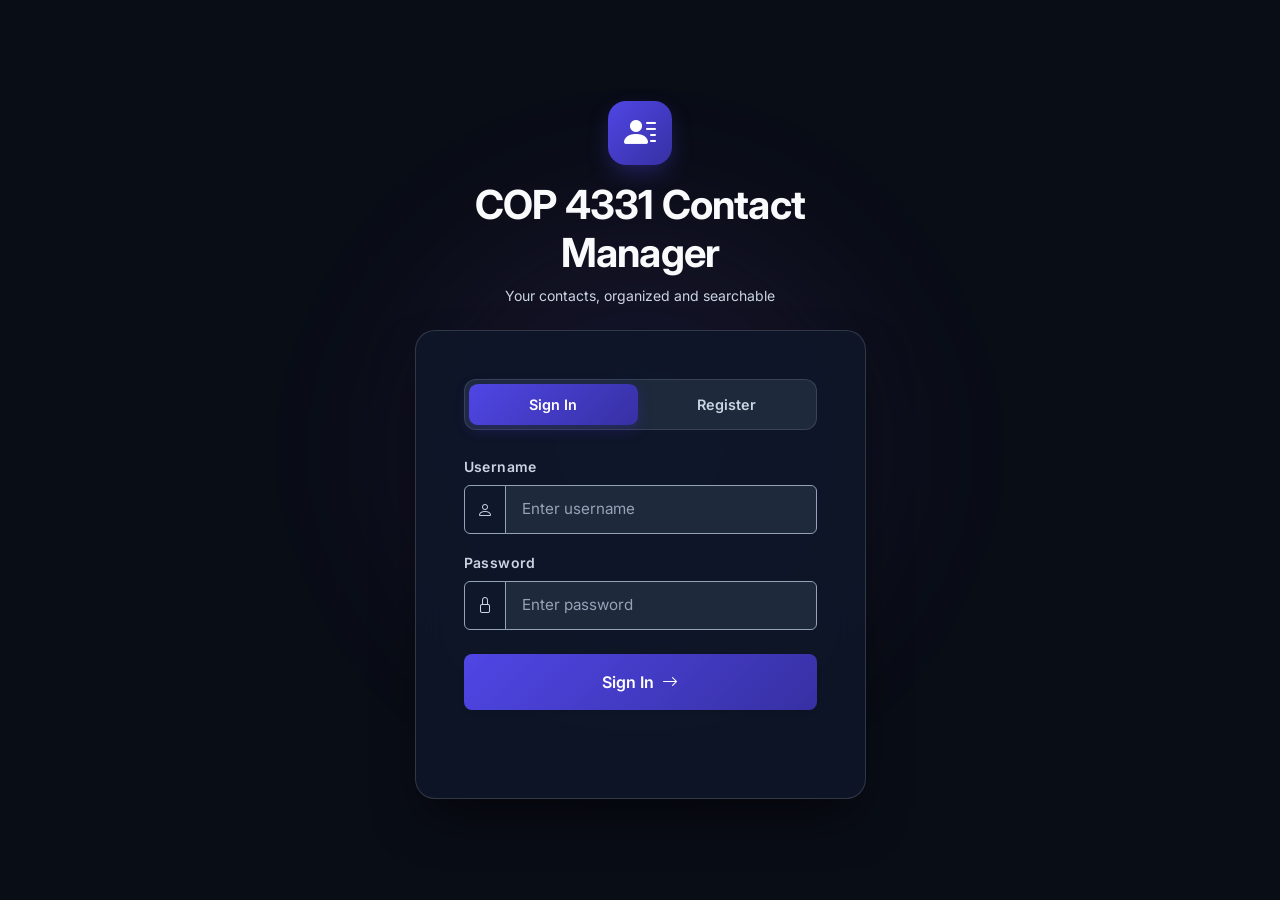
==== index.html @ f5a824ed "Add contacts manager frontend" ====
<!DOCTYPE html>
<html lang="en" data-bs-theme="dark">
<head>
    <meta charset="UTF-8">
    <meta name="viewport" content="width=device-width, initial-scale=1.0">
    <title>COP 4331 Contact Manager</title>
    <!-- Google Fonts -->
    <link rel="preconnect" href="https://fonts.googleapis.com">
    <link rel="preconnect" href="https://fonts.gstatic.com" crossorigin>
    <link href="https://fonts.googleapis.com/css2?family=Inter:wght@300;400;500;600;700&display=swap" rel="stylesheet">
    <!-- Bootstrap 5.3 & Icons -->
    <link href="https://cdn.jsdelivr.net/npm/bootstrap@5.3.3/dist/css/bootstrap.min.css" rel="stylesheet">
    <link href="https://cdn.jsdelivr.net/npm/bootstrap-icons@1.11.3/font/bootstrap-icons.min.css" rel="stylesheet">
    <!-- Favicon -->
    <link rel="icon" type="image/svg+xml" href="images/favicon.svg">
    <link rel="alternate icon" href="favicon.ico">
    <!-- Custom Styles -->
    <link href="css/styles.css" rel="stylesheet">
    <!-- Scripts -->
    <script type="text/javascript" src="js/code.js"></script>
    <script type="text/javascript">
        document.addEventListener('DOMContentLoaded', function () {
            redirectIfLoggedIn();
        }, false);
    </script>
</head>
<body class="d-flex align-items-center justify-content-center min-vh-100 py-5">
    <div class="background-glow"></div>
    <main class="container">
        <div class="row justify-content-center">
            <div class="col-12 col-sm-10 col-md-8 col-lg-5">

                <!-- Title Header -->
                <div class="text-center mb-4">
                    <div class="app-icon-wrapper mb-3 mx-auto">
                        <i class="bi bi-person-lines-fill"></i>
                    </div>
                    <h1 id="title" class="fw-bold tracking-tight">COP 4331 Contact Manager</h1>
                    <p class="text-secondary-contrast small">Your contacts, organized and searchable</p>
                </div>

                <!-- Auth Card -->
                <div id="authCard" class="card glass-card shadow-lg border-0 p-4 p-sm-5">
                    <div class="card-body p-0">

                        <!-- Mode Switcher -->
                        <div class="auth-switcher d-flex mb-4" role="tablist">
                            <button type="button" id="showLoginTab" class="auth-tab active" onclick="setAuthMode('login');">Sign In</button>
                            <button type="button" id="showRegisterTab" class="auth-tab" onclick="setAuthMode('register');">Register</button>
                        </div>

                        <!-- Login Form -->
                        <form id="loginForm" onsubmit="event.preventDefault(); doLogin();">
                            <div class="mb-3">
                                <label for="loginName" class="form-label form-label-contrast small">Username</label>
                                <div class="input-group">
                                    <span class="input-group-text"><i class="bi bi-person text-secondary-contrast"></i></span>
                                    <input type="text" id="loginName" class="form-control" placeholder="Enter username" required autocomplete="username" />
                                </div>
                            </div>
                            <div class="mb-4">
                                <label for="loginPassword" class="form-label form-label-contrast small">Password</label>
                                <div class="input-group">
                                    <span class="input-group-text"><i class="bi bi-lock text-secondary-contrast"></i></span>
                                    <input type="password" id="loginPassword" class="form-control" placeholder="Enter password" required autocomplete="current-password" />
                                </div>
                            </div>
                            <button type="submit" id="loginButton" class="buttons btn btn-primary w-100 py-3 fw-semibold rounded-3 shadow-sm d-flex align-items-center justify-content-center gap-2">
                                <span>Sign In</span>
                                <i class="bi bi-arrow-right"></i>
                            </button>
                            <div class="mt-3 text-center">
                                <span id="loginResult" class="small fw-semibold"></span>
                            </div>
                        </form>

                        <!-- Register Form -->
                        <form id="registerForm" class="d-none" onsubmit="event.preventDefault(); doRegister();">
                            <div class="row">
                                <div class="col-6 mb-3">
                                    <label for="registerFirstName" class="form-label form-label-contrast small">First name</label>
                                    <input type="text" id="registerFirstName" class="form-control" placeholder="First name" required />
                                </div>
                                <div class="col-6 mb-3">
                                    <label for="registerLastName" class="form-label form-label-contrast small">Last name</label>
                                    <input type="text" id="registerLastName" class="form-control" placeholder="Last name" required />
                                </div>
                            </div>
                            <div class="mb-3">
                                <label for="registerLogin" class="form-label form-label-contrast small">Username</label>
                                <div class="input-group">
                                    <span class="input-group-text"><i class="bi bi-person text-secondary-contrast"></i></span>
                                    <input type="text" id="registerLogin" class="form-control" placeholder="Choose a username" required autocomplete="username" />
                                </div>
                            </div>
                            <div class="mb-4">
                                <label for="registerPassword" class="form-label form-label-contrast small">Password</label>
                                <div class="input-group">
                                    <span class="input-group-text"><i class="bi bi-lock text-secondary-contrast"></i></span>
                                    <input type="password" id="registerPassword" class="form-control" placeholder="Choose a password" required autocomplete="new-password" minlength="6" />
                                </div>
                            </div>
                            <button type="submit" id="registerButton" class="buttons btn btn-success w-100 py-3 fw-semibold rounded-3 shadow-sm d-flex align-items-center justify-content-center gap-2">
                                <span>Create Account</span>
                                <i class="bi bi-person-plus"></i>
                            </button>
                            <div class="mt-3 text-center">
                                <span id="registerResult" class="small fw-semibold"></span>
                            </div>
                        </form>

                    </div>
                </div>

            </div>
        </div>
    </main>
    <script src="https://cdn.jsdelivr.net/npm/bootstrap@5.3.3/dist/js/bootstrap.bundle.min.js"></script>
</body>
</html>
---- css/styles.css ----
/* ============================================================
   WCAG 2.1 AA / AAA Compliant Modern Theme Styles
   ============================================================ */

:root {
    --app-font: 'Inter', system-ui, -apple-system, sans-serif;
    
    /* WCAG AA/AAA Compliant Palette Tokens */
    --bg-dark: #090d16;
    --bg-card: #0f172a;
    --bg-section: #1e293b;
    --bg-input: #1e293b;

    /* High Contrast Text Tokens */
    --text-primary: #f8fafc;       /* 17.8:1 contrast on card */
    --text-secondary: #cbd5e1;     /* 12.0:1 contrast on card / 9.8:1 on section */
    --text-muted: #94a3b8;         /* 5.7:1 contrast on section */
    
    /* High Contrast Feedback Colors */
    --color-error: #f87171;         /* 6.45:1 contrast on card */
    --color-success: #34d399;       /* 9.29:1 contrast on card */
    --color-info: #38bdf8;          /* 6.83:1 contrast on section */
    
    /* Button Gradients meeting >= 4.5:1 contrast against #ffffff text */
    --primary-gradient: linear-gradient(135deg, #4f46e5 0%, #3730a3 100%);
    --success-gradient: linear-gradient(135deg, #059669 0%, #047857 100%);
}

body {
    font-family: var(--app-font);
    background: var(--bg-dark);
    color: var(--text-primary);
    min-height: 100vh;
    position: relative;
    overflow-x: hidden;
}

/* Background Ambient Glow Effects */
.background-glow {
    position: fixed;
    top: 50%;
    left: 50%;
    transform: translate(-50%, -50%);
    width: 650px;
    height: 650px;
    background: radial-gradient(circle, rgba(99, 102, 241, 0.12) 0%, rgba(168, 85, 247, 0.06) 40%, transparent 70%);
    z-index: -1;
    pointer-events: none;
    filter: blur(50px);
}

/* Typography & Titles */
#title {
    font-family: var(--app-font);
    color: var(--text-primary) !important;
    letter-spacing: -0.02em;
}

.text-secondary-contrast {
    color: var(--text-secondary) !important;
}

.form-label-contrast {
    color: var(--text-secondary) !important;
    font-weight: 600;
    letter-spacing: 0.03em;
}

/* App Icon Badges */
.app-icon-wrapper {
    width: 64px;
    height: 64px;
    border-radius: 18px;
    background: var(--primary-gradient);
    display: flex;
    align-items: center;
    justify-content: center;
    font-size: 2rem;
    color: #ffffff;
    box-shadow: 0 10px 25px -5px rgba(79, 70, 229, 0.4);
}

.app-icon-wrapper-sm {
    width: 42px;
    height: 42px;
    border-radius: 12px;
    background: var(--primary-gradient);
    display: flex;
    align-items: center;
    justify-content: center;
    font-size: 1.25rem;
    color: #ffffff;
    box-shadow: 0 4px 14px rgba(79, 70, 229, 0.3);
}

/* Glassmorphism Cards */
.glass-card {
    background: rgba(15, 23, 42, 0.85) !important;
    backdrop-filter: blur(16px);
    -webkit-backdrop-filter: blur(16px);
    border: 1px solid rgba(255, 255, 255, 0.15) !important;
    border-radius: 1.25rem !important;
    box-shadow: 0 25px 50px -12px rgba(0, 0, 0, 0.6) !important;
}

.section-card {
    background: var(--bg-section) !important;
    border: 1px solid rgba(255, 255, 255, 0.12) !important;
}

/* Form Controls, Inputs & High Contrast Placeholders */
.form-control {
    background-color: var(--bg-input) !important;
    color: var(--text-primary) !important;
    border: 1px solid var(--text-muted) !important;
    font-family: var(--app-font);
    padding: 0.75rem 1rem;
    font-size: 0.95rem;
}

.form-control::placeholder {
    color: var(--text-muted) !important;
    opacity: 1 !important; /* 5.71:1 contrast ratio */
}

.form-control:focus {
    box-shadow: 0 0 0 3px rgba(129, 140, 248, 0.35) !important;
    border-color: #818cf8 !important;
}

.input-group-text {
    background-color: #0f172a !important;
    color: var(--text-secondary) !important;
    border: 1px solid var(--text-muted) !important;
}

/* WCAG Compliant Button Styles */
.btn {
    font-family: var(--app-font);
    transition: all 0.2s ease-in-out;
}

.btn-primary {
    background: var(--primary-gradient) !important;
    color: #ffffff !important; /* 9.9:1 contrast ratio */
    border: none;
    box-shadow: 0 4px 14px rgba(55, 48, 163, 0.4);
}

.btn-primary:hover {
    transform: translateY(-1px);
    box-shadow: 0 6px 20px rgba(55, 48, 163, 0.6);
    background: linear-gradient(135deg, #3730a3 0%, #312e81 100%) !important;
}

.btn-success {
    background: var(--success-gradient) !important;
    color: #ffffff !important; /* 5.48:1 contrast ratio */
    border: none;
    box-shadow: 0 4px 14px rgba(4, 120, 87, 0.4);
}

.btn-success:hover {
    transform: translateY(-1px);
    box-shadow: 0 6px 20px rgba(4, 120, 87, 0.6);
    background: linear-gradient(135deg, #047857 0%, #065f46 100%) !important;
}

.btn-outline-danger {
    color: var(--color-error) !important; /* 5.29:1 contrast ratio */
    border-color: var(--color-error) !important;
    background: transparent;
}

.btn-outline-danger:hover {
    color: #ffffff !important;
    background-color: #b91c1c !important;
    border-color: #b91c1c !important;
}

/* Feedback Message Contrast Overrides */
#inner-title {
    color: var(--text-primary);
    letter-spacing: 0.05em;
}

#loginResult {
    display: inline-block;
    color: var(--color-error) !important; /* 6.45:1 contrast */
}

#colorAddResult {
    display: inline-block;
}

#colorAddResult.text-success, .text-success-wcag {
    color: var(--color-success) !important; /* 9.29:1 contrast */
}

#colorAddResult.text-danger, .text-danger-wcag {
    color: var(--color-error) !important; /* 6.45:1 contrast */
}

#colorSearchResult, .text-info-wcag {
    display: inline-block;
    color: var(--color-info) !important; /* 6.83:1 contrast */
}

#colorList {
    word-break: break-word;
}
/* ============================================================
   Contact Manager Extensions — auth tabs, contact rows, tables
   ============================================================ */

/* Auth Mode Switcher (Sign In / Register) */
.auth-switcher {
    background: var(--bg-input);
    border: 1px solid rgba(255, 255, 255, 0.12);
    border-radius: 0.75rem;
    padding: 4px;
    gap: 4px;
}

.auth-tab {
    flex: 1;
    border: none;
    background: transparent;
    color: var(--text-secondary);
    font-weight: 600;
    font-size: 0.9rem;
    padding: 0.6rem 1rem;
    border-radius: 0.55rem;
    transition: all 0.2s ease-in-out;
}

.auth-tab.active {
    background: var(--primary-gradient);
    color: #ffffff;
    box-shadow: 0 4px 14px rgba(55, 48, 163, 0.4);
}

.auth-tab:not(.active):hover {
    color: var(--text-primary);
    background: rgba(255, 255, 255, 0.05);
}

/* Contact Row Cards */
.contact-row {
    background: var(--bg-card);
    border: 1px solid rgba(255, 255, 255, 0.1);
    border-radius: 0.85rem;
    padding: 0.85rem 1.1rem;
}

.contact-row .contact-name {
    color: var(--text-primary);
    font-weight: 600;
}

.contact-row .contact-detail {
    color: var(--text-muted);
    font-size: 0.85rem;
}

/* Empty / status text inside lists */
.list-empty-state {
    color: var(--text-muted);
    font-style: italic;
    padding: 0.5rem 0;
}

/* Admin User Table */
.table-dark {
    --bs-table-bg: transparent;
    --bs-table-color: var(--text-primary);
    --bs-table-border-color: rgba(255, 255, 255, 0.1);
}

.table-dark thead th {
    color: var(--text-secondary);
    font-size: 0.78rem;
    text-transform: uppercase;
    letter-spacing: 0.04em;
    border-bottom-width: 1px;
}

.badge-role-admin {
    background: var(--primary-gradient);
    color: #ffffff;
}

.badge-role-user {
    background: var(--bg-section);
    color: var(--text-secondary);
    border: 1px solid rgba(255, 255, 255, 0.12);
}

.badge-status-active {
    color: var(--color-success) !important;
    background: rgba(52, 211, 153, 0.12);
}

.badge-status-disabled {
    color: var(--color-error) !important;
    background: rgba(248, 113, 113, 0.12);
}
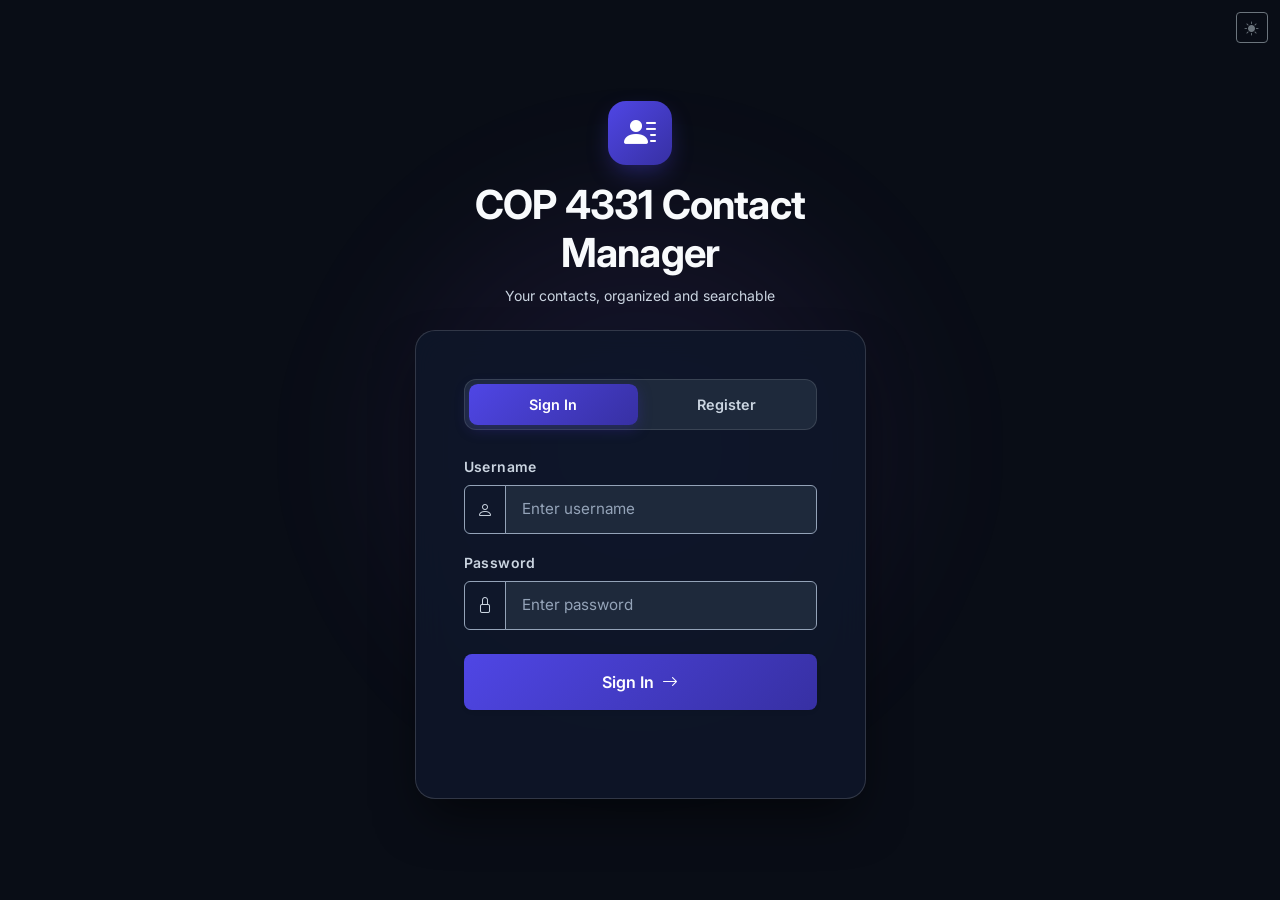
==== commit d919caf0: "Add ARIA tab roles to auth switcher" ====
--- a/index.html
+++ b/index.html
@@ -45,8 +45,8 @@
 
                         <!-- Mode Switcher -->
                         <div class="auth-switcher d-flex mb-4" role="tablist">
-                            <button type="button" id="showLoginTab" class="auth-tab active" onclick="setAuthMode('login');">Sign In</button>
-                            <button type="button" id="showRegisterTab" class="auth-tab" onclick="setAuthMode('register');">Register</button>
+                            <button type="button" id="showLoginTab" class="auth-tab active" role="tab" aria-selected="true" aria-controls="loginForm" onclick="setAuthMode('login');">Sign In</button>
+                            <button type="button" id="showRegisterTab" class="auth-tab" role="tab" aria-selected="false" aria-controls="registerForm" onclick="setAuthMode('register');">Register</button>
                         </div>
 
                         <!-- Login Form -->
@@ -117,4 +117,4 @@
     </main>
     <script src="https://cdn.jsdelivr.net/npm/bootstrap@5.3.3/dist/js/bootstrap.bundle.min.js"></script>
 </body>
-</html>
+</html>
--- a/css/styles.css
+++ b/css/styles.css
@@ -305,3 +305,69 @@
     color: var(--color-error) !important;
     background: rgba(248, 113, 113, 0.12);
 }
+
+/* ============================================================
+   Light theme overrides
+   PASTE AT THE VERY BOTTOM of your existing stylesheet.
+   Activated by <html data-bs-theme="light"> (set by code.js).
+   Dark mode is untouched: everything here is scoped to light.
+   ============================================================ */
+
+:root[data-bs-theme="light"] {
+    --bg-dark: #eef2f7;
+    --bg-card: #ffffff;
+    --bg-section: #f1f5f9;
+    --bg-input: #ffffff;
+
+    --text-primary: #0f172a;
+    --text-secondary: #334155;
+    --text-muted: #475569;
+
+    --color-error: #b91c1c;
+    --color-success: #047857;
+    --color-info: #0369a1;
+}
+
+/* Ambient glow: keep it, just softer on a light page */
+[data-bs-theme="light"] .background-glow {
+    opacity: 0.6;
+}
+
+/* Cards */
+[data-bs-theme="light"] .glass-card {
+    background: rgba(255, 255, 255, 0.9) !important;
+    border: 1px solid rgba(15, 23, 42, 0.12) !important;
+    box-shadow: 0 25px 50px -12px rgba(15, 23, 42, 0.18) !important;
+}
+
+[data-bs-theme="light"] .section-card {
+    border: 1px solid rgba(15, 23, 42, 0.12) !important;
+}
+
+/* Inputs */
+[data-bs-theme="light"] .input-group-text {
+    background-color: var(--bg-section) !important;
+}
+
+/* Sign In / Register tabs */
+[data-bs-theme="light"] .auth-switcher {
+    border-color: rgba(15, 23, 42, 0.12);
+}
+
+[data-bs-theme="light"] .auth-tab:not(.active):hover {
+    background: rgba(15, 23, 42, 0.06);
+}
+
+/* Contact rows */
+[data-bs-theme="light"] .contact-row {
+    border-color: rgba(15, 23, 42, 0.12);
+}
+
+/* Admin table + badges */
+[data-bs-theme="light"] .table-dark {
+    --bs-table-border-color: rgba(15, 23, 42, 0.12);
+}
+
+[data-bs-theme="light"] .badge-role-user {
+    border-color: rgba(15, 23, 42, 0.15);
+}
